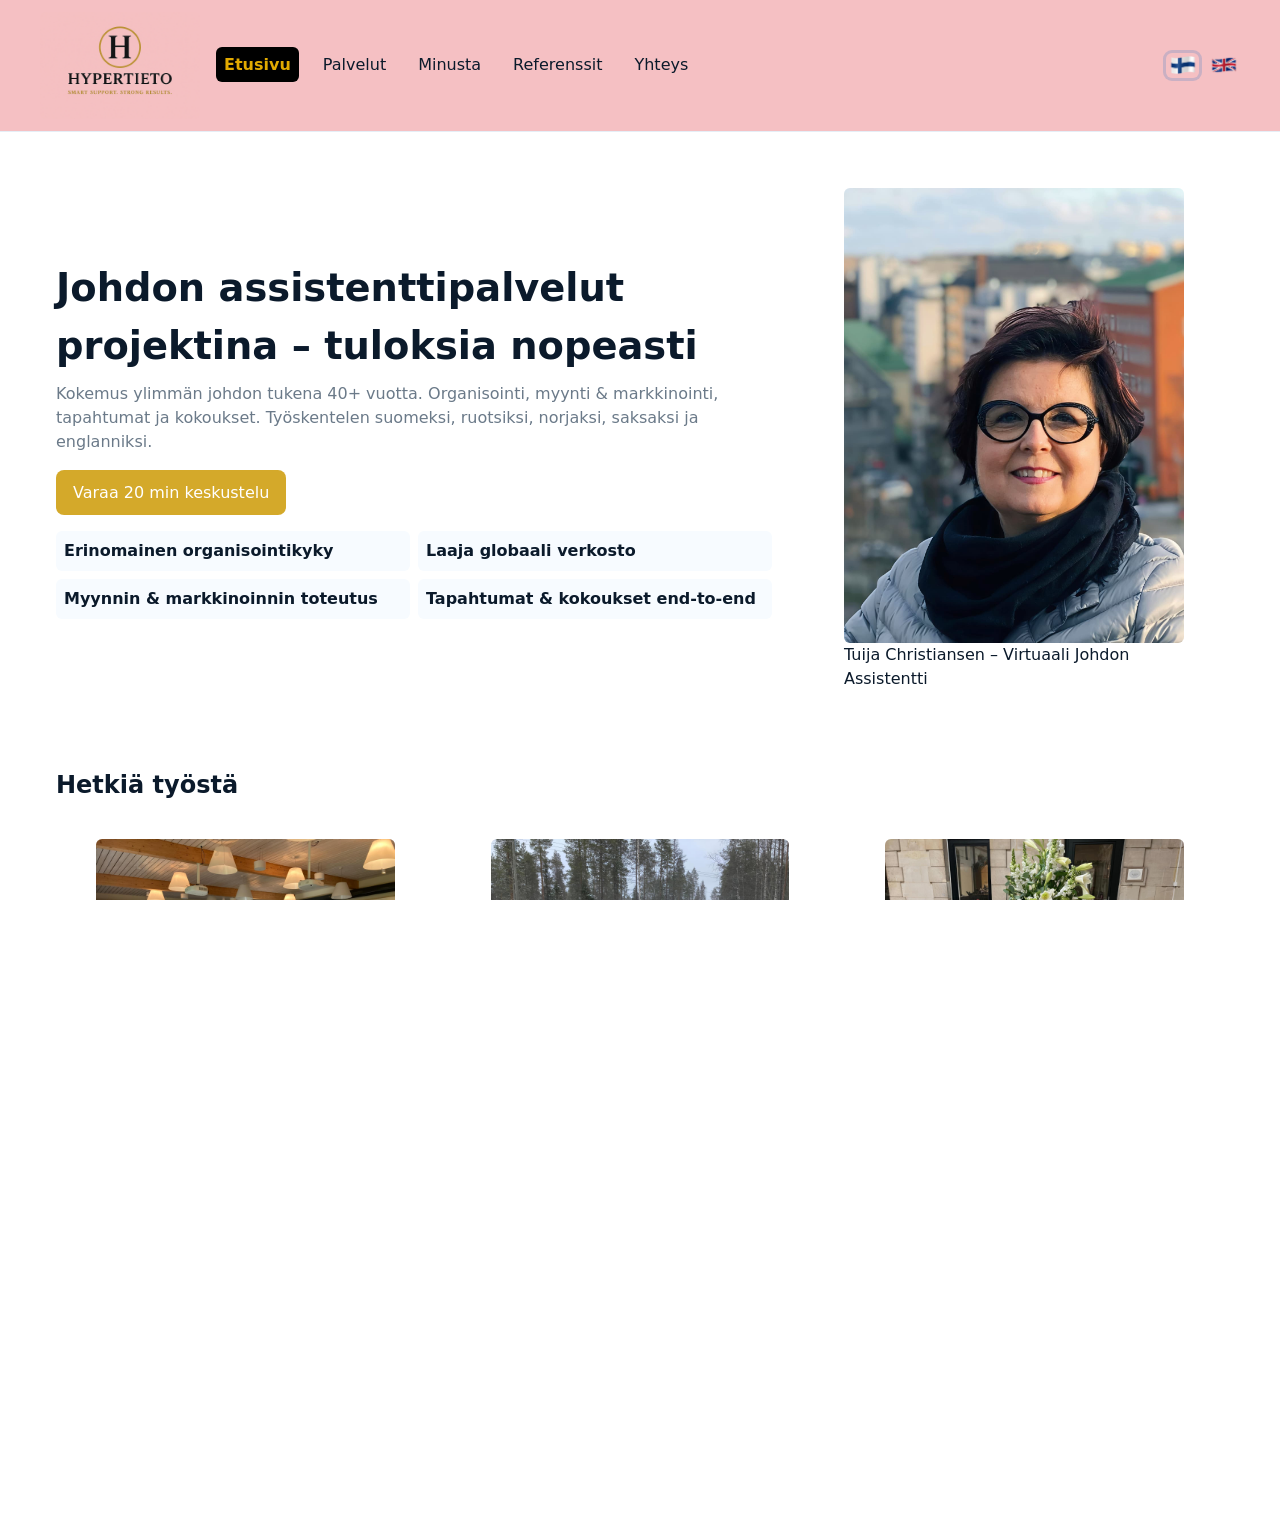
==== index.html @ b752eaf2 "Fix file paths for favicon and stylesheets in index.html" ====
<!doctype html>
<!--===========================================================================================

    Hypertieto - suomenkielinen landing page
    Rakenne: header, main, footer
    Muokkaa pääsisältöä kohdasta: PÄÄSISÄLTÖ
    
============================================================================================-->

<html lang="fi">
<head>
    <meta charset="UTF-8">
    <meta name="viewport" content="width=device-width, initial-scale=1.0">
    <meta name="description" content="Hypertieto – Virtuaaliset Johdon Assistenttipalvelut.">
    <link rel="icon" href="img/favicon.ico">
    <title>Hypertieto – Virtuaaliset Johdon Assistenttipalvelut</title>

    <!-- Päätyylit -->
    <link rel="stylesheet" href="css/styles.css">
    
    <!-- Kieliversiot / SEO -->
    <link rel="alternate" href="../index.html" hreflang="fi">
    <link rel="canonical" href="https://hypertieto.fi/">
</head>

<body>
    <!-- ==============================================================
        HEADER: logo, päävalikko, kielivalinta ja mobiilivalikko
    =============================================================== -->
    <header class="site-header">
        <div class="container header-inner">
            <!-- Logo: toimii etusivulinkkinä -->
            <a href="/index.html" class="logo" aria-label="Hypertieto">
                <img src="/img/logo.png" alt="Hypertieto logo" width="160" height="40">
            </a>

            <!-- Päävalikko (näkymissä > mobiili) -->
            <nav class="main-nav" aria-label="Päävalikko">
                <ul>
                    <li><a href="/index.html">Etusivu</a></li>
                    <li><a href="/fi/palvelut.html">Palvelut</a></li>
                    <li><a href="/fi/minusta.html">Minusta</a></li>
                    <li><a href="/fi/referenssit.html">Referenssit</a></li>
                    <li><a href="/fi/yhteys.html">Yhteys</a></li>
                </ul>
            </nav>

            <!-- Oikean reunan kielivalinnat ja mobiilivalikko -->
            <div class="header-right">
                <!-- Kielivalinnat -->
                <div class="lang-switch">
                    <button class="lang-btn" id="lang-fi" aria-label="Suomi" title="Suomi">
                        <img src="/img/flag-fi.png" alt="Suomen lippu" width="28" height="20">
                    </button>
                    <button class="lang-btn" id="lang-en" aria-label="English" title="English">
                        <img src="/img/flag-en.png" alt="UK/US flag" width="28" height="20">
                    </button>
                </div>

                <!-- Hampurilaispainike mobiilinavigaatiolle -->
                <button id="menu-toggle" class="menu-toggle" aria-expanded="false" aria-controls="mobile-menu"
                    aria-label="Avaa valikko">
                    <span class="hamburger" aria-hidden="true"></span>
                </button>
            </div>
        </div>

        <!-- Mobiilivalikko (näkyy vain pienillä näytöillä) -->
        <div id="mobile-menu" class="mobile-menu" hidden>
            <nav aria-label="Päävalikko mobiili">
                <ul>
                    <li><a href="/index.html">Etusivu</a></li>
                    <li><a href="/fi/palvelut.html">Palvelut</a></li>
                    <li><a href="/fi/minusta.html">Minusta</a></li>
                    <li><a href="/fi/referenssit.html">Referenssit</a></li>
                    <li><a href="/fi/yhteys.html">Yhteys</a></li>
                </ul>
            </nav>
        </div>
    </header>

    <!-- =================================================================
        PÄÄSISÄLTÖ
        Käyttäjälle ohjeet: Täällä saa tehdä muutoksia etusivun sisältöön!
    ================================================================== -->
    <main id="main" class="site-main">
        <!-- HERO-OSIO -->
        <section class="hero">
            <div class="container hero-grid">
                <!-- Tekstisisältö -->
                <div class="hero-content">
                    <h1>Johdon assistenttipalvelut projektina – tuloksia nopeasti</h1>
                    <p class="lead">
                        Kokemus ylimmän johdon tukena 40+ vuotta. Organisointi, myynti & markkinointi,
                        tapahtumat ja kokoukset. Työskentelen suomeksi, ruotsiksi, norjaksi, saksaksi ja englanniksi.
                    </p>

                    <!-- CTA-painike -->
                    <div class="hero-ctas">
                        <a class="btn btn-primary" href="fi/yhteys.html#book">Varaa 20 min keskustelu</a>
                    </div>

                    <!-- Vahvuuslista -->
                    <ul class="highlights">
                        <li><strong>Erinomainen organisointikyky</strong></li>
                        <li><strong>Laaja globaali verkosto</strong></li>
                        <li><strong>Myynnin & markkinoinnin toteutus</strong></li>
                        <li><strong>Tapahtumat & kokoukset end-to-end</strong></li>
                    </ul>
                </div>

                <!-- Profiilikuva -->
                <figure class="hero-figure">
                    <img src="img/tuija_2.jpg" alt="Tuija Christiansen profiilikuva" width="420" height="560">
                    <figcaption>Tuija Christiansen – Virtuaali Johdon Assistentti</figcaption>
                </figure>
            </div>
        </section>

        <!-- GALLERIA -->
        <section class="gallery-teaser">
            <div class="container">
                <h2>Hetkiä työstä</h2>

                <div class="gallery-grid">
                    <figure>
                        <img src="img/meeting_germany.jpg" alt="Kokoustila Saksassa" width="360" height="240"
                            loading="lazy">
                        <figcaption>Kokoustila Saksassa</figcaption>
                    </figure>
                    <figure>
                        <img src="img/finland.jpg" alt="Tiimipäivä Suomessa" width="360" height="240" loading="lazy">
                        <figcaption>Tiimipäivä Suomessa</figcaption>
                    </figure>
                    <figure>
                        <img src="img/food.jpg" alt="Tapahtumatarjoilu" width="360" height="240" loading="lazy">
                        <figcaption>Tapahtumatarjoilu</figcaption>
                    </figure>
                </div>

                <p><a class="btn" href="fi/referenssit.html">Katso referenssit ja keissit</a></p>
            </div>
        </section>
    </main>

    <!-- ==============================================================
        ALATUNNISTE / FOOTER
    =============================================================== -->
    <footer class="site-footer">
        <div class="container footer-grid">

            <!-- Yhteystiedot -->
            <div>
                <h3>Hypertieto</h3>
                <p>Tuija Christiansen · Virtuaali Johdon Assistentti</p>

                <!-- Sähköposti ja puhelin -->
                <div class="footer-contact">
                    <a href="mailto:tuija.christiansen@hypertieto.fi" class="contact-link">
                        <svg class="contact-icon" xmlns="http://www.w3.org/2000/svg" viewBox="0 0 512 512"
                            aria-hidden="true">
                            <path fill="currentColor"
                                d="M502.3 190.8 327.4 338.2c-22.2 18.9-54.6 18.9-76.8 0L9.7 190.8C3.9 186.1 0 178.7 0 170.7V96c0-26.5 21.5-48 48-48h416c26.5 0 48 21.5 48 48v74.7c0 8-3.9 15.4-9.7 20.1zM0 224v192c0 26.5 21.5 48 48 48h416c26.5 0 48-21.5 48-48V224L327.4 371.4c-22.2 18.9-54.6 18.9-76.8 0L0 224z" />
                        </svg>
                        <span>tuija.christiansen@hypertieto.fi</span>
                    </a>

                    <a href="tel:+358505681187" class="contact-link">
                        <svg class="contact-icon" xmlns="http://www.w3.org/2000/svg" viewBox="0 0 512 512"
                            aria-hidden="true">
                            <path fill="currentColor"
                                d="M511.7 387.3c-2.2 49.6-42.2 89.6-91.8 91.8-52.8 2.4-105.6-14.2-152.8-47.2-47.2-33-85.6-77.6-114.4-129.6-28.8-52-44.8-108.8-47.2-161.6-2.2-49.6 39.2-91.6 88.8-93.8 23.2-1 46.4 6.4 64.8 21.6l46.4 37.6c18.4 15.2 24.8 40.8 16.8 63.2l-20.8 57.6c-4.8 13.6-16.8 23.2-31.2 25.6l-52.8 8.8c14.4 28.8 34.4 55.2 58.4 77.6 24 22.4 51.2 40.8 80 54.4l8.8-52.8c2.4-14.4 12-26.4 25.6-31.2l57.6-20.8c22.4-8 48-1.6 63.2 16.8l37.6 46.4c15.2 18.4 22.6 41.6 21.6 64.8z" />
                        </svg>
                        <span>+358 50 5681187</span>
                    </a>
                </div>

                <!-- LinkedIn -->
                <div class="footer-social">
                    <a href="https://www.linkedin.com/in/tuija-christiansen-08aa6456/" class="linkedin-btn"
                        target="_blank" rel="noopener">
                        <svg xmlns="http://www.w3.org/2000/svg" viewBox="0 0 448 512" class="linkedin-icon"
                            aria-hidden="true">
                            <path fill="currentColor"
                                d="M100.28 448H7.4V148.9h92.88zm-46.44-341C24.3 107 0 82.7 0 53.5A53.5 53.5 0 0 1 53.5 0C82.7 0 107 24.3 107 53.5c0 29.2-24.3 53.5-53.5 53.5zM447.9 448h-92.4V304.1c0-34.3-12.3-57.7-43.1-57.7-23.5 0-37.6 15.8-43.8 31.1-2.2 5.3-2.8 12.7-2.8 20.1V448h-92.4s1.2-270.7 0-299.1h92.4v42.4c12.3-19 34.3-46 83.5-46 61 0 107 39.8 107 125.4V448z" />
                        </svg>
                        <span>Let's connect!</span>
                    </a>
                </div>
            </div>

            <!-- Päivitysaikaleima -->
            <div class="footer-meta">
                <p>Viimeksi päivitetty: <time datetime="2025-12-06">6.12.2025</time></p>
            </div>
        </div>
    </footer>

    <!-- Pää-JavaScript (käsittelee mobiilivalikon, kielivalinnan ja aktiivisen linkin korostuksen) -->
    <script src="js/main.js" defer></script>
</body>

</html>
---- css/styles.css ----
/*  ====================================================================================================
    HUOM! Tässä tiedostossa muutetaan sivun visuaallista ilmettä. Jonas muokkaa tätä tarvittaessa.
    Jos et tiedä mitä teet, älä muokkaa tätä tiedostoa vahingossa.
    ====================================================================================================*/

/* =========================
   Perusasetukset ja muuttujat
   ========================= */
:root{
  --bg: #ffffff;
  --text: #0b1a2b;
  --muted: #6b7a89;
  --accent: #cd9b05;            /* pääaccent-väri (kulta) */
  --accent-alpha: rgba(205,155,5,0.85);
  --accent-2: #0b8f6b;
  --header-pink: #F5C0C3;       /* headerin / mobiilin korostusväri (vaaleanpunainen) */
  --max-width: 1200px;
  --container-padding: 1rem;
  --radius: 8px;
  --focus: 3px solid rgba(10,102,194,0.18);
  font-family: "Inter", system-ui, -apple-system, "Segoe UI", Roboto, "Helvetica Neue", Arial;
  color-scheme: light;
}

/* Perusasetukset */
* { box-sizing: border-box; }
html, body { height: 100%; }
body{
  margin: 0;
  background: var(--bg);
  color: var(--text);
  line-height: 1.5;
  -webkit-font-smoothing: antialiased;
  font-size: 16px;
}

/* =========================
   Container
   ========================= */
.container{
  max-width: var(--max-width);
  margin: 0 auto;
  padding: 0 var(--container-padding);
}

/* =========================
   Header ja navigaatio
   ========================= */
.site-header{
  background: var(--header-pink);
  border-bottom: 1px solid #e6eef6;
  position: sticky;
  top: 0;
  z-index: 50;
}

.header-inner{
  display: flex;
  align-items: center;
  justify-content: space-between;
  gap: 1rem;
  padding: 0.75rem 0;
  width: 100%;
}

.header-right{
  margin-left: auto;
  display: flex;
  align-items: center;
  gap: 0.5rem;
}

/* Liput kielivaihtoehdoille */
.lang-switch{
  display: flex;
  gap: 0.5rem;
  align-items: center;
}
.lang-btn{
  background: transparent;
  border: 0;
  padding: 0.15rem;
  border-radius: 6px;
  cursor: pointer;
}
.lang-btn img{
  width: 28px;
  height: 20px;
  display: block;
  border-radius: 3px;
}
.lang-btn:focus{
  outline: none;
  box-shadow: 0 0 0 3px rgba(10,102,194,0.18);
}
.lang-btn.active-lang{
  box-shadow: 0 0 0 3px rgba(10,102,194,0.18);
}

/* Päävalikko (desktop) */
.main-nav ul{
  list-style: none;
  margin: 0;
  padding: 0;
  display: flex;
  gap: 1rem;
}
.main-nav a{
  color: var(--text);
  text-decoration: none;
  padding: 0.5rem;
  border-radius: 6px;
  transition: background .18s ease, color .18s ease;
}
.main-nav a:hover,
.main-nav a:focus{
  background: #000;
  color: #e2aa00;
}
.main-nav a[data-current="true"]{
  background: #000;
  color: #e2aa00;
  font-weight: 600;
}

/* Hampurilaispainike */
.menu-toggle{
  width: 44px;
  height: 36px;
  border-radius: 8px;
  border: 0;
  background: transparent;
  cursor: pointer;
  display: inline-flex;
  align-items: center;
  justify-content: center;
  padding: 6px;
}
.menu-toggle:focus{
  outline: none;
  box-shadow: 0 0 0 3px rgba(10,102,194,0.18);
}

/* Hampurilaisvalikon sivut */
.hamburger,
.hamburger::before,
.hamburger::after{
  display: block;
  width: 22px;
  height: 2px;
  background: var(--text);
  border-radius: 2px;
  transition: transform .25s ease, opacity .25s ease;
  position: relative;
}
.hamburger::before,
.hamburger::after{
  content: "";
  position: absolute;
  left: 0;
}
.hamburger::before{ top: -7px; }
.hamburger::after{ top: 7px; }
.menu-toggle[aria-expanded="true"] .hamburger{ background: transparent; }
.menu-toggle[aria-expanded="true"] .hamburger::before{
  transform: translateY(7px) rotate(45deg);
}
.menu-toggle[aria-expanded="true"] .hamburger::after{
  transform: translateY(-7px) rotate(-45deg);
}

/* =========================
   Mobiilivalikko
   ========================= */
.mobile-menu{
  position: fixed;
  inset: 0;
  display: grid;
  place-items: center;
  background: rgba(6,18,30,0.75);
  z-index: 120;
  padding: 2.5rem 1rem;
  transition: opacity .25s ease, transform .25s ease;
  opacity: 0;
  transform: scale(.98);
}
.mobile-menu[hidden]{ display: none; }
.mobile-menu[aria-hidden="false"]{ opacity: 1; transform: scale(1); }

.mobile-menu nav{ width: 100%; max-width: 420px; }
.mobile-menu nav ul{
  list-style: none;
  margin: 0;
  padding: 0;
  display: flex;
  flex-direction: column;
  gap: 1rem;
  align-items: flex-end;
}
.mobile-menu nav a{
  color: #fff;
  text-decoration: none;
  font-size: 1.15rem;
  padding: 0.5rem 0.75rem;
  border-radius: 8px;
  background: transparent;
  width: 100%;
  text-align: right;
  box-sizing: border-box;
}
.mobile-menu nav a:hover,
.mobile-menu nav a:focus{
  background: #000;
  color: #fff;
}

/* Mobiilin aktiivinen linkki käyttää headerin vaaleanpunaista väriä */
.mobile-menu nav a[data-current="true"] {
  background: #000;
  color: var(--header-pink);
  font-weight: 600;
}

@media (max-width: 420px){
  .mobile-menu nav ul{ align-items: center; }
  .mobile-menu nav a{ text-align: center; max-width: 100%; }
}

/* =========================
   Hero-osio
   ========================= */
.hero{ padding: 2.5rem 0; }
.hero-grid{
  display: grid;
  grid-template-columns: 1fr 420px;
  gap: 2rem;
  align-items: center;
}
.hero h1{
  font-size: clamp(1.6rem, 3.2vw, 2.4rem);
  margin: 0 0 0.5rem 0;
}
.lead{ color: var(--muted); margin: 0 0 1rem 0; }
.hero-ctas{ display: flex; gap: 0.75rem; margin: 1rem 0; }

/* =========================
   Painikkeet
   ========================= */
.btn{
  display: inline-block;
  padding: 0.6rem 1rem;
  border-radius: 8px;
  text-decoration: none;
  color: var(--text);
  border: 1px solid transparent;
  transition: background .18s ease, color .18s ease, transform .18s ease, box-shadow .18s ease;
  cursor: pointer;
  font-weight: 500;
}
.btn-primary{ background: var(--accent-alpha); color: #fff; }
.btn-outline{ background: transparent; border: 1px solid #cfe3fb; }
.btn:hover,
.btn:focus,
.btn-primary:hover,
.btn-primary:focus,
.btn-outline:hover,
.btn-outline:focus{
  background: #000;
  color: #fff;
  border-color: transparent;
  transform: translateY(-2px);
  box-shadow: 0 4px 12px rgba(10,102,194,0.2);
}

/* =========================
   Korostukset ja listat
   ========================= */
.highlights{
  list-style: none;
  padding: 0;
  margin: 1rem 0 0 0;
  display: grid;
  grid-template-columns: repeat(2, minmax(0,1fr));
  gap: 0.5rem;
}
.highlights li{
  background: #f7fbff;
  padding: 0.5rem;
  border-radius: 6px;
}

/* =========================
   Palveluiden kortit
   ========================= */
.service-grid{
  display: grid;
  grid-template-columns: repeat(3, 1fr);
  gap: 1rem;
  margin: 1.5rem 0;
}
.service-card{
  background: #fff;
  border: 1px solid #eef6fb;
  padding: 1rem;
  border-radius: 8px;
}
.service-card-media{
  position: relative;
  padding-top: 56.25%;
}
.service-card-media img{
  position: absolute;
  top: 0; left: 0;
  width: 100%;
  height: 100%;
}

.service-card:hover {
  border-color: #c9d3e7;
  background-color: #fafbff;
  box-shadow: 0 8px 24px rgba(11, 87, 208, 0.15);
  transform: translateY(-2px);
}

.service-card:focus {
  outline: none;
  border-color: #0b57d0;
  box-shadow:
    0 0 0 3px rgba(11, 87, 208, 0.25),
    0 8px 24px rgba(11, 87, 208, 0.15);
  background-color: #fafbff;
  transform: translateY(-2px);
}

/* =========================
   Referenssit ja lainaukset
   ========================= */
.cases .case{ margin-bottom: 1.25rem; }
.cases dl{
  display: grid;
  grid-template-columns: 120px 1fr;
  gap: 0.25rem 1rem;
}
.testimonials blockquote{
  background: #f3f7fb;
  padding: 1rem;
  border-left: 4px solid var(--accent);
  margin: 0.5rem 0;
  border-radius: 6px;
}

/* =========================
   Footer ja yhteystiedot
   ========================= */
.footer-contact{
  display: flex;
  flex-direction: column;
  gap: 0.75rem;
  margin: 1rem 0;
}
.contact-link{
  display: inline-flex;
  align-items: center;
  gap: 0.5rem;
  color: var(--text);
  text-decoration: none;
  font-weight: 500;
}
.contact-link:hover,
.contact-link:focus{
  color: var(--accent);
}
.contact-icon{
  width: 18px;
  height: 18px;
  flex-shrink: 0;
  fill: currentColor;
}

.site-footer{
  border-top: 1px solid #e6eef6;
  padding: 1.25rem 0;
  margin-top: 2rem;
  background: url("/img/background.jpeg") no-repeat center center;
  background-size: cover;
  color: #fff;
  position: relative;
}
.site-footer::before{
  content:"";
  position:absolute;
  inset:0;
  background: rgba(0,0,0,0.4);
  z-index:0;
}
.site-footer .container,
.site-footer .footer-grid,
.site-footer .footer-social,
.site-footer .footer-contact{
  position:relative;
  z-index:1;
}
.site-footer .contact-link{
  color:#fff;
}
.site-footer .contact-link:hover,
.site-footer .contact-link:focus{
  color:#cfe3fb;
}

/* LinkedIn painike footerissa */
.footer-social{ margin-top: 1rem; }
.linkedin-btn{
  display: inline-flex;
  align-items: center;
  gap: 0.5rem;
  background: #0a66c2;
  color: #fff;
  padding: 0.5rem 1rem;
  border-radius: 6px;
  text-decoration: none;
  font-weight: 600;
  transition: background .2s ease, color .2s ease;
}
.linkedin-btn:hover,
.linkedin-btn:focus{
  background: #000;
  color: #fff;
}
.linkedin-icon{
  width: 20px;
  height: 20px;
  flex-shrink: 0;
  fill: currentColor;
}

/* =========================
   Esteettömyys: fokus
   ========================= */
/* Näppäimistöfokus näkyviin, hiiriklikkauksissa ei näytetä oletuskehystä */
:focus:not(:focus-visible) { outline: none; }
:focus-visible { outline: var(--focus); outline-offset: 2px; }

/* =========================
   Responsiiviset katkaisupisteet
   ========================= */
@media (min-width: 701px){
  .main-nav{ display:flex; }
  .menu-toggle{ display:none; }
  .mobile-menu{ display:none; }
}

/* Tablet ja pienemmät näytöt */
@media (max-width: 1000px){
  .hero-grid{ grid-template-columns: 1fr 320px; }
  .service-grid{ grid-template-columns: repeat(2, 1fr); }
}

/* Mobiili */
@media (max-width: 700px){
  .header-inner{position: relative; justify-content: space-between;}
  .main-nav{display: none;}
  .menu-toggle{position: static; transform: none; margin: 0; z-index: 60;}
  .mobile-menu nav ul {align-items: center; text-align: center;}
  .mobile-menu nav a {text-align: center; max-width: 100%;  width: 100%;}
  .header-right {margin-left: auto;display: flex; align-items: center; gap: 0.5rem;}
  .hero-grid{grid-template-columns: 1fr;}
  .service-grid{grid-template-columns: 1fr;}
  .hero-figure{order: -1;} /* kuva näkyy ensin mobiilissa, teksti jälkeen */
  .lang-btn img{width: 24px; height: 18px;}
}

/* =========================
   Apuluokat
   ========================= */
.text-muted{ color: var(--muted); }
.center{ text-align: center; }

/* =========================
   Kuvien asetukset ja galleriat
   ========================= */
img{ max-width: 100%; height: auto; display: block; border-radius: 6px; }
.gallery-grid{
  display: grid;
  grid-template-columns: repeat(3, 1fr);
  gap: 1rem;
  margin-top: 1rem;
}
@media (max-width: 900px){ .gallery-grid{ grid-template-columns: repeat(2, 1fr); } }
@media (max-width: 600px){ .gallery-grid{ grid-template-columns: 1fr; } }

.about-grid{
  display: grid;
  grid-template-columns: 360px 1fr;
  gap: 1rem;
  align-items: start;
}
@media (max-width: 800px){ .about-grid{ grid-template-columns: 1fr; } }

.additional-photos{
  display: grid;
  grid-template-columns: repeat(2, 1fr);
  gap: 1rem;
  margin-top: 1rem;
}
@media (max-width: 700px){ .additional-photos{ grid-template-columns: 1fr; } }

/* =========================
   Lomakkeet ja validointi
   ========================= */
.mobile-menu nav a{ line-height: 1.4; }
.contact-form form{
  display: grid;
  gap: 0.75rem;
  max-width: 720px;
}
.contact-form label{ font-weight: 600; }
.contact-form input[type="text"],
.contact-form input[type="email"],
.contact-form input[type="tel"],
.contact-form input[type="number"],
.contact-form input[type="date"],
.contact-form select,
.contact-form textarea{
  padding: 0.6rem;
  border: 1px solid #dfeaf6;
  border-radius: 6px;
  font: inherit;
}
.contact-form input:focus,
.contact-form select:focus,
.contact-form textarea:focus{
  outline: none;
  box-shadow: var(--focus);
}
.contact-form input:invalid:not(:placeholder-shown),
.contact-form select:invalid:not(:placeholder-shown),
.contact-form textarea:invalid:not(:placeholder-shown){
  border-color: #e74c3c;
  box-shadow: 0 0 0 3px rgba(231,76,60,0.1);
}
.contact-form input:valid:not(:placeholder-shown),
.contact-form select:valid:not(:placeholder-shown),
.contact-form textarea:valid:not(:placeholder-shown){
  border-color: #27ae60;
}
.error-message{
  display: none;
  color: #e74c3c;
  font-size: 0.85rem;
  margin-top: 0.25rem;
}
.error-message.show{
  display: block;
}

/* =========================
   Pieniä korjauksia ja hienosäätöä
   ========================= */
html, body { overflow-x: hidden; }
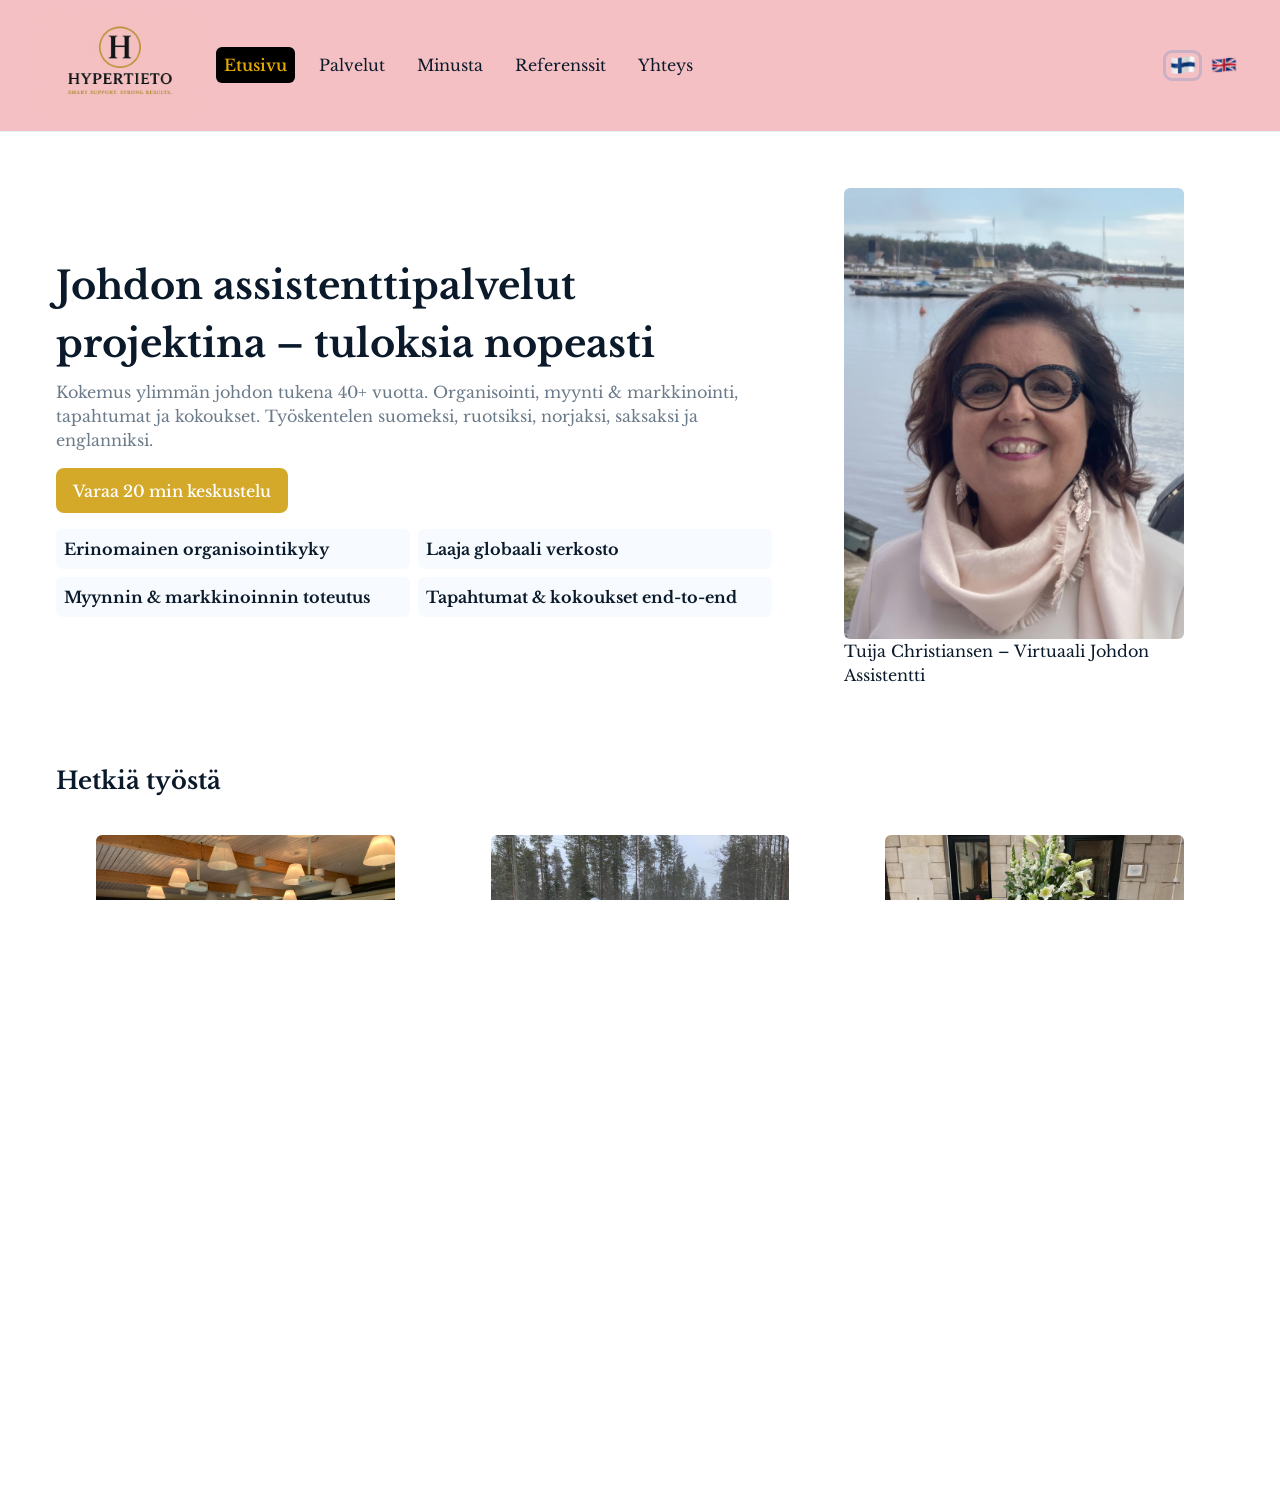
==== commit 8b38016d: "Update font family to Libre Baskerville and add Google Fonts preconnect links" ====
--- a/index.html
+++ b/index.html
@@ -15,6 +15,11 @@
     <link rel="icon" href="img/favicon.ico">
     <title>Hypertieto – Virtuaaliset Johdon Assistenttipalvelut</title>
 
+    <link rel="preconnect" href="https://fonts.googleapis.com">
+    <link rel="preconnect" href="https://fonts.gstatic.com" crossorigin>
+    <link href="https://fonts.googleapis.com/css2?family=Libre+Baskerville:ital,wght@0,400..700;1,400..700&display=swap"
+        rel="stylesheet">
+        
     <!-- Päätyylit -->
     <link rel="stylesheet" href="css/styles.css">
     
--- a/css/styles.css
+++ b/css/styles.css
@@ -18,9 +18,13 @@
   --container-padding: 1rem;
   --radius: 8px;
   --focus: 3px solid rgba(10,102,194,0.18);
-  font-family: "Inter", system-ui, -apple-system, "Segoe UI", Roboto, "Helvetica Neue", Arial;
+  font-family: "Libre Baskerville", serif;
   color-scheme: light;
 }
+
+/* =========================
+     Libre Baskerville - KAIKKI TEKSTIT
+   ========================= */
 
 /* Perusasetukset */
 * { box-sizing: border-box; }
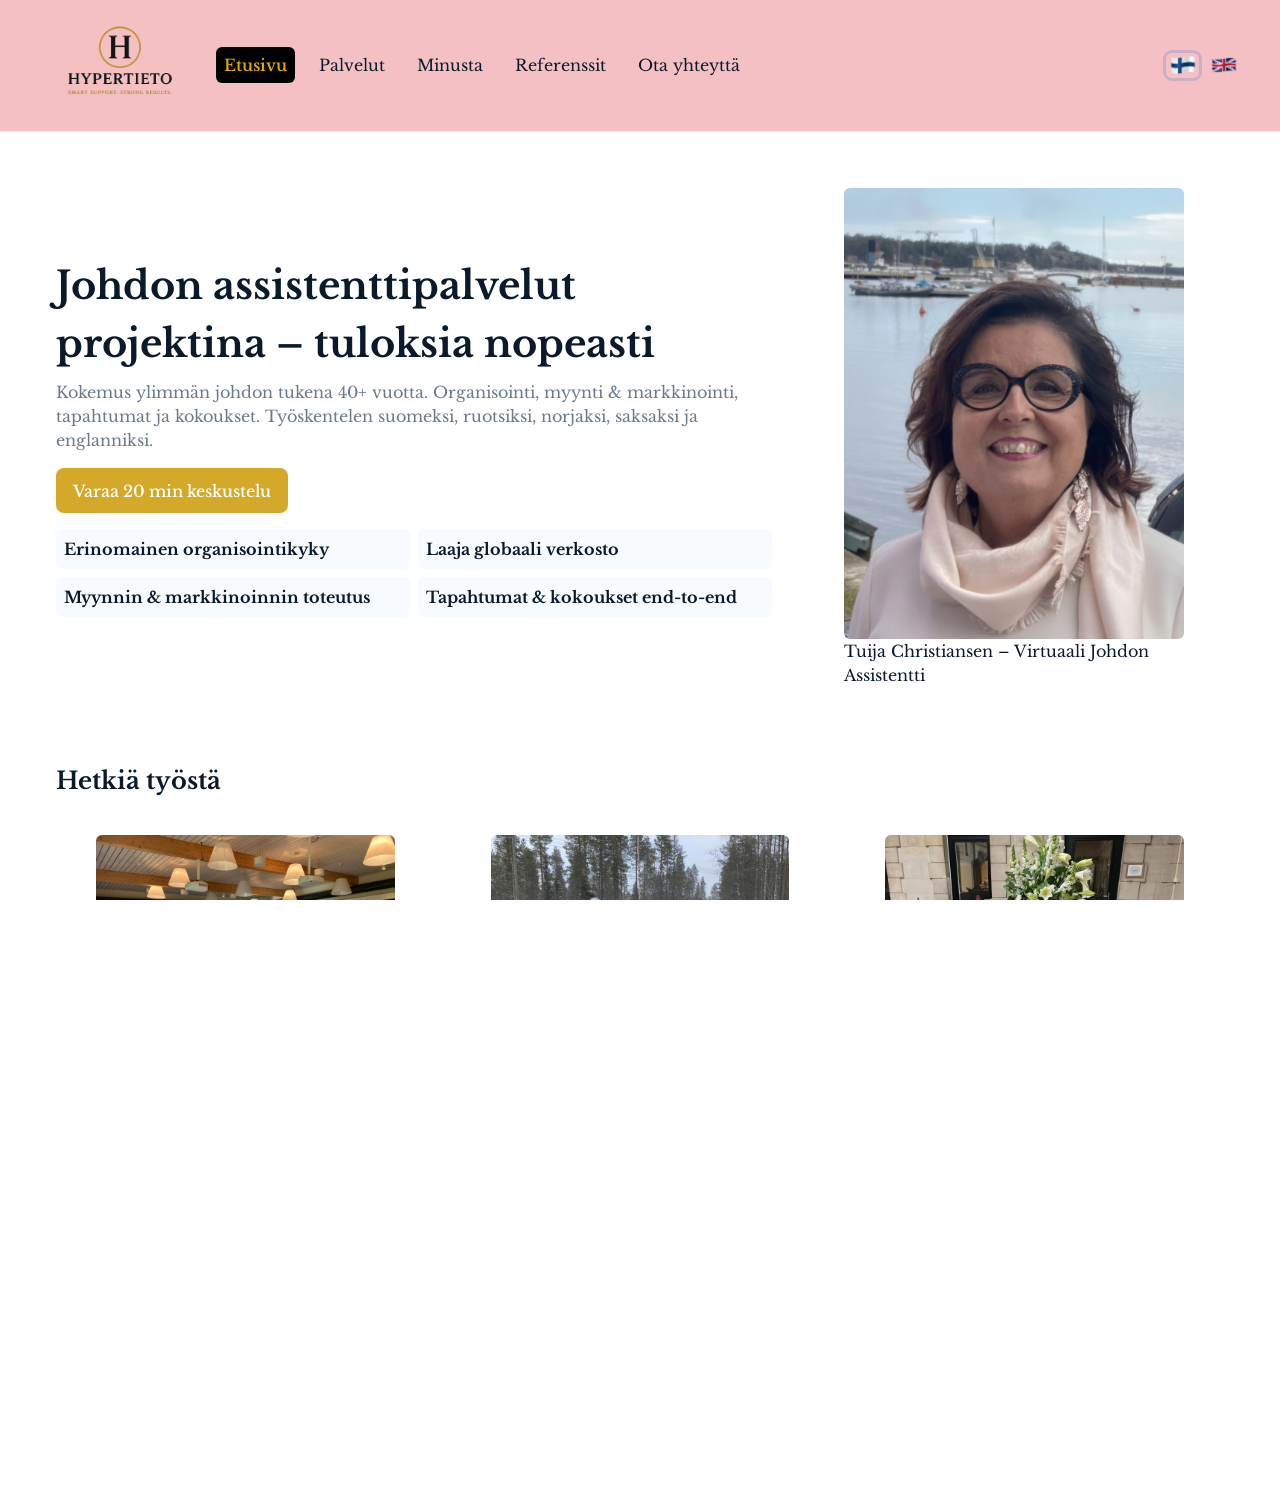
==== commit e5bc43f1: "Update "Yhteys" link text to "Ota yhteyttä" across multiple HTML files and add last modified date to" ====
--- a/index.html
+++ b/index.html
@@ -46,7 +46,7 @@
                     <li><a href="/fi/palvelut.html">Palvelut</a></li>
                     <li><a href="/fi/minusta.html">Minusta</a></li>
                     <li><a href="/fi/referenssit.html">Referenssit</a></li>
-                    <li><a href="/fi/yhteys.html">Yhteys</a></li>
+                    <li><a href="/fi/yhteys.html">Ota yhteyttä</a></li>
                 </ul>
             </nav>
 
@@ -162,7 +162,7 @@
                 <!-- Sähköposti ja puhelin -->
                 <div class="footer-contact">
                     <a href="mailto:tuija.christiansen@hypertieto.fi" class="contact-link">
-                        <svg class="contact-icon" xmlns="http://www.w3.org/2000/svg" viewBox="0 0 512 512"
+                        <svg class="contact-icon" xmlns="https://www.w3.org/2000/svg" viewBox="0 0 512 512"
                             aria-hidden="true">
                             <path fill="currentColor"
                                 d="M502.3 190.8 327.4 338.2c-22.2 18.9-54.6 18.9-76.8 0L9.7 190.8C3.9 186.1 0 178.7 0 170.7V96c0-26.5 21.5-48 48-48h416c26.5 0 48 21.5 48 48v74.7c0 8-3.9 15.4-9.7 20.1zM0 224v192c0 26.5 21.5 48 48 48h416c26.5 0 48-21.5 48-48V224L327.4 371.4c-22.2 18.9-54.6 18.9-76.8 0L0 224z" />
@@ -171,7 +171,7 @@
                     </a>
 
                     <a href="tel:+358505681187" class="contact-link">
-                        <svg class="contact-icon" xmlns="http://www.w3.org/2000/svg" viewBox="0 0 512 512"
+                        <svg class="contact-icon" xmlns="https://www.w3.org/2000/svg" viewBox="0 0 512 512"
                             aria-hidden="true">
                             <path fill="currentColor"
                                 d="M511.7 387.3c-2.2 49.6-42.2 89.6-91.8 91.8-52.8 2.4-105.6-14.2-152.8-47.2-47.2-33-85.6-77.6-114.4-129.6-28.8-52-44.8-108.8-47.2-161.6-2.2-49.6 39.2-91.6 88.8-93.8 23.2-1 46.4 6.4 64.8 21.6l46.4 37.6c18.4 15.2 24.8 40.8 16.8 63.2l-20.8 57.6c-4.8 13.6-16.8 23.2-31.2 25.6l-52.8 8.8c14.4 28.8 34.4 55.2 58.4 77.6 24 22.4 51.2 40.8 80 54.4l8.8-52.8c2.4-14.4 12-26.4 25.6-31.2l57.6-20.8c22.4-8 48-1.6 63.2 16.8l37.6 46.4c15.2 18.4 22.6 41.6 21.6 64.8z" />
@@ -184,7 +184,7 @@
                 <div class="footer-social">
                     <a href="https://www.linkedin.com/in/tuija-christiansen-08aa6456/" class="linkedin-btn"
                         target="_blank" rel="noopener">
-                        <svg xmlns="http://www.w3.org/2000/svg" viewBox="0 0 448 512" class="linkedin-icon"
+                        <svg xmlns="https://www.w3.org/2000/svg" viewBox="0 0 448 512" class="linkedin-icon"
                             aria-hidden="true">
                             <path fill="currentColor"
                                 d="M100.28 448H7.4V148.9h92.88zm-46.44-341C24.3 107 0 82.7 0 53.5A53.5 53.5 0 0 1 53.5 0C82.7 0 107 24.3 107 53.5c0 29.2-24.3 53.5-53.5 53.5zM447.9 448h-92.4V304.1c0-34.3-12.3-57.7-43.1-57.7-23.5 0-37.6 15.8-43.8 31.1-2.2 5.3-2.8 12.7-2.8 20.1V448h-92.4s1.2-270.7 0-299.1h92.4v42.4c12.3-19 34.3-46 83.5-46 61 0 107 39.8 107 125.4V448z" />
@@ -195,9 +195,7 @@
             </div>
 
             <!-- Päivitysaikaleima -->
-            <div class="footer-meta">
-                <p>Viimeksi päivitetty: <time datetime="2025-12-06">6.12.2025</time></p>
-            </div>
+            <p>Viimeksi päivitetty: <time id="paivitetty"></time></p>
         </div>
     </footer>
 
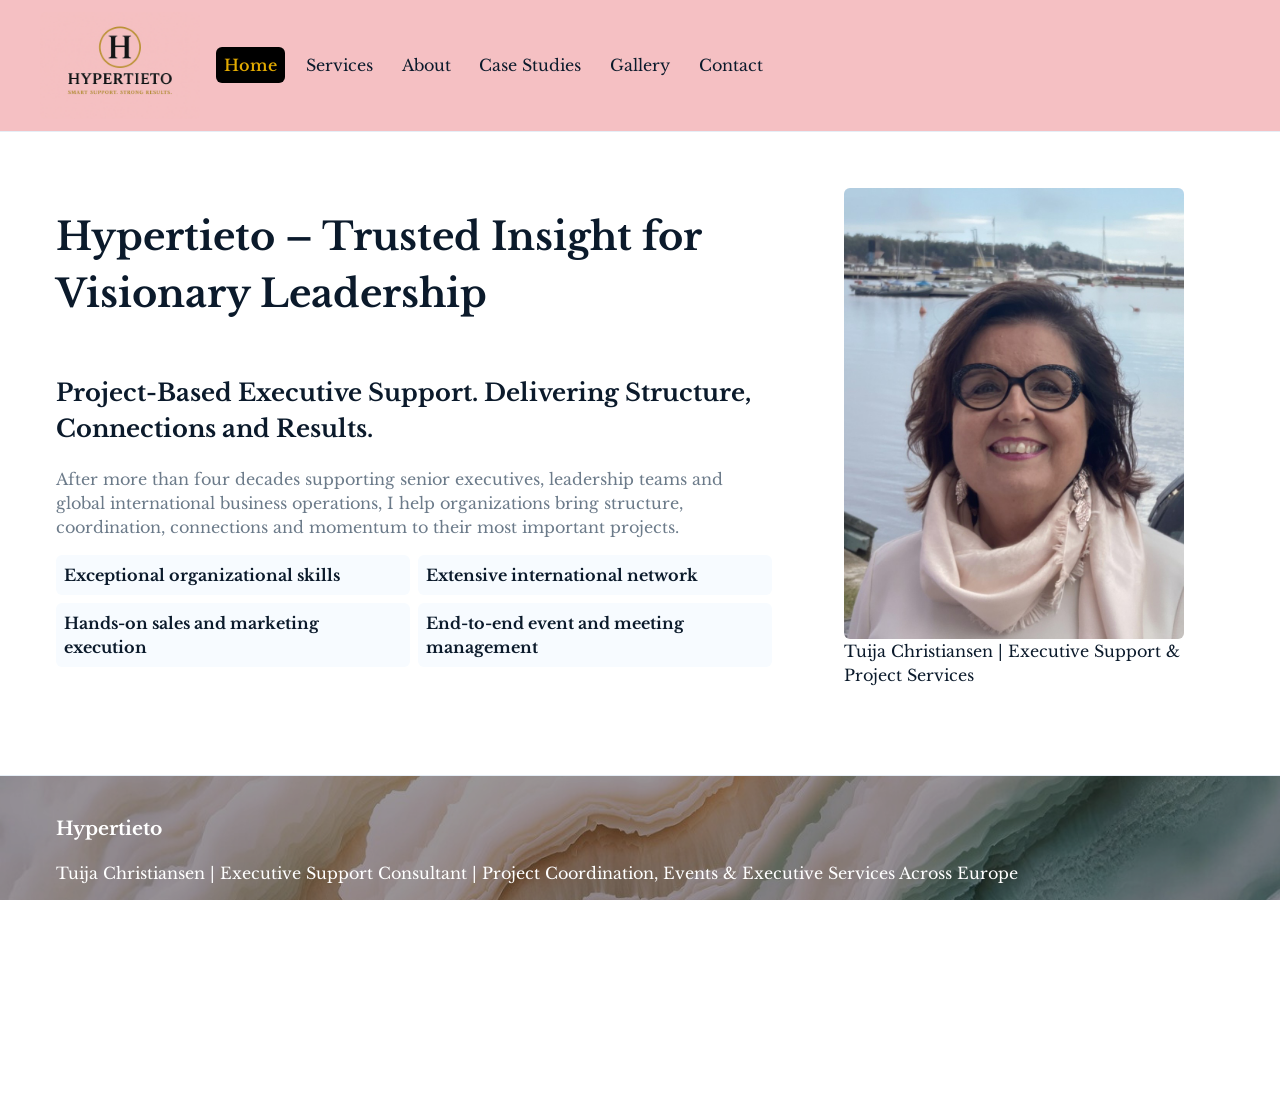
==== commit 1ccab8a7: "Refactor website structure and content updates - Removed Finnish language alternate links from Engli" ====
--- a/index.html
+++ b/index.html
@@ -9,6 +9,9 @@
 
 <html lang="fi">
 <head>
+    <meta http-equiv="refresh" content="0; url=/en/index.html">
+    <meta name="robots" content="noindex">
+    <script>window.location.replace('/en/index.html');</script>
     <meta charset="UTF-8">
     <meta name="viewport" content="width=device-width, initial-scale=1.0">
     <meta name="description" content="Hypertieto – Virtuaaliset Johdon Assistenttipalvelut.">
@@ -24,8 +27,7 @@
     <link rel="stylesheet" href="css/styles.css">
     
     <!-- Kieliversiot / SEO -->
-    <link rel="alternate" href="../index.html" hreflang="fi">
-    <link rel="canonical" href="https://hypertieto.fi/">
+    <link rel="canonical" href="https://hypertieto.fi/en/index.html">
 </head>
 
 <body>
@@ -78,7 +80,7 @@
                     <li><a href="/fi/palvelut.html">Palvelut</a></li>
                     <li><a href="/fi/minusta.html">Minusta</a></li>
                     <li><a href="/fi/referenssit.html">Referenssit</a></li>
-                    <li><a href="/fi/yhteys.html">Yhteys</a></li>
+                    <li><a href="/fi/yhteys.html">Ota yhteyttä</a></li>
                 </ul>
             </nav>
         </div>
@@ -195,7 +197,9 @@
             </div>
 
             <!-- Päivitysaikaleima -->
+            <div class="footer-meta">
             <p>Viimeksi päivitetty: <time id="paivitetty"></time></p>
+            </div>
         </div>
     </footer>
 
@@ -203,4 +207,4 @@
     <script src="js/main.js" defer></script>
 </body>
 
-</html>+</html>
--- a/css/styles.css
+++ b/css/styles.css
@@ -74,45 +74,19 @@
   gap: 0.5rem;
 }
 
-/* Liput kielivaihtoehdoille */
-.lang-switch{
-  display: flex;
-  gap: 0.5rem;
-  align-items: center;
-}
-.lang-btn{
-  background: transparent;
-  border: 0;
-  padding: 0.15rem;
-  border-radius: 6px;
-  cursor: pointer;
-}
-.lang-btn img{
-  width: 28px;
-  height: 20px;
-  display: block;
-  border-radius: 3px;
-}
-.lang-btn:focus{
-  outline: none;
-  box-shadow: 0 0 0 3px rgba(10,102,194,0.18);
-}
-.lang-btn.active-lang{
-  box-shadow: 0 0 0 3px rgba(10,102,194,0.18);
-}
-
 /* Päävalikko (desktop) */
 .main-nav ul{
   list-style: none;
   margin: 0;
   padding: 0;
   display: flex;
-  gap: 1rem;
+  gap: clamp(0.15rem, 1vw, 1rem);
 }
 .main-nav a{
   color: var(--text);
   text-decoration: none;
   padding: 0.5rem;
+  font-size: clamp(0.78rem, 1.6vw, 1rem);
   border-radius: 6px;
   transition: background .18s ease, color .18s ease;
 }
@@ -471,7 +445,6 @@
   .hero-grid{grid-template-columns: 1fr;}
   .service-grid{grid-template-columns: 1fr;}
   .hero-figure{order: -1;} /* kuva näkyy ensin mobiilissa, teksti jälkeen */
-  .lang-btn img{width: 24px; height: 18px;}
 }
 
 /* =========================
@@ -490,8 +463,122 @@
   gap: 1rem;
   margin-top: 1rem;
 }
+.gallery-grid figure{
+  margin: 0;
+  overflow: hidden;
+  border-radius: var(--radius);
+  background: #f7fbff;
+}
+.gallery-grid figcaption{
+  padding: 0.75rem;
+  color: var(--text);
+}
+.gallery-grid--full{
+  grid-template-columns: repeat(3, minmax(0, 1fr));
+  margin-bottom: 2rem;
+}
+.gallery-grid--full img{
+  width: 100%;
+  aspect-ratio: 4 / 3;
+  object-fit: cover;
+  border-radius: 0;
+}
+.gallery-item{
+  display: block;
+  width: 100%;
+  padding: 0;
+  border: 0;
+  background: transparent;
+  cursor: zoom-in;
+  overflow: hidden;
+}
+.gallery-item img{
+  transition: transform .2s ease;
+}
+.gallery-item:hover img,
+.gallery-item:focus-visible img{
+  transform: scale(1.04);
+}
+.lightbox{
+  position: fixed;
+  inset: 0;
+  z-index: 200;
+  display: grid;
+  grid-template-columns: auto minmax(0, 1fr) auto;
+  align-items: center;
+  gap: 1rem;
+  padding: 1.5rem 4.5rem;
+  background: rgba(6, 18, 30, .92);
+}
+.lightbox[hidden]{ display: none; }
+.lightbox__figure{
+  display: grid;
+  justify-items: center;
+  gap: .75rem;
+  margin: 0;
+  min-width: 0;
+}
+.lightbox__image{
+  width: auto;
+  max-width: 100%;
+  max-height: calc(100vh - 7rem);
+  object-fit: contain;
+  border-radius: var(--radius);
+}
+.lightbox__caption{
+  color: #fff;
+  text-align: center;
+}
+.lightbox__close,
+.lightbox__control{
+  display: grid;
+  place-items: center;
+  width: 44px;
+  height: 44px;
+  border: 1px solid rgba(255, 255, 255, .7);
+  border-radius: 50%;
+  background: rgba(0, 0, 0, .3);
+  color: #fff;
+  cursor: pointer;
+  font: inherit;
+  font-size: 1.5rem;
+}
+.lightbox__close{
+  position: absolute;
+  top: 1rem;
+  right: 1rem;
+}
+.lightbox__control:hover,
+.lightbox__control:focus-visible,
+.lightbox__close:hover,
+.lightbox__close:focus-visible{
+  background: #000;
+  color: #fff;
+}
+body.is-lightbox-open{ overflow: hidden; }
+.entrepreneurial-experience{ margin-top: 2rem; }
+.gallery-page{ padding-top: 2rem; }
+.page-intro{ max-width: 760px; margin-bottom: 1.5rem; }
 @media (max-width: 900px){ .gallery-grid{ grid-template-columns: repeat(2, 1fr); } }
-@media (max-width: 600px){ .gallery-grid{ grid-template-columns: 1fr; } }
+@media (max-width: 600px){
+  .gallery-grid{ grid-template-columns: 1fr; }
+  .gallery-page{ padding-top: 1.25rem; }
+  .lightbox{
+    grid-template-columns: 1fr;
+    grid-template-rows: minmax(0, 1fr) auto;
+    gap: .5rem;
+    padding: 4rem 1rem 1rem;
+  }
+  .lightbox__figure{ grid-row: 1; }
+  .lightbox__image{ max-height: calc(100vh - 10rem); }
+  .lightbox__control{
+    position: absolute;
+    top: 50%;
+    transform: translateY(-50%);
+  }
+  .lightbox__control--previous{ left: .5rem; }
+  .lightbox__control--next{ right: .5rem; }
+}
 
 .about-grid{
   display: grid;
@@ -561,4 +648,4 @@
 /* =========================
    Pieniä korjauksia ja hienosäätöä
    ========================= */
-html, body { overflow-x: hidden; }+html, body { overflow-x: hidden; }
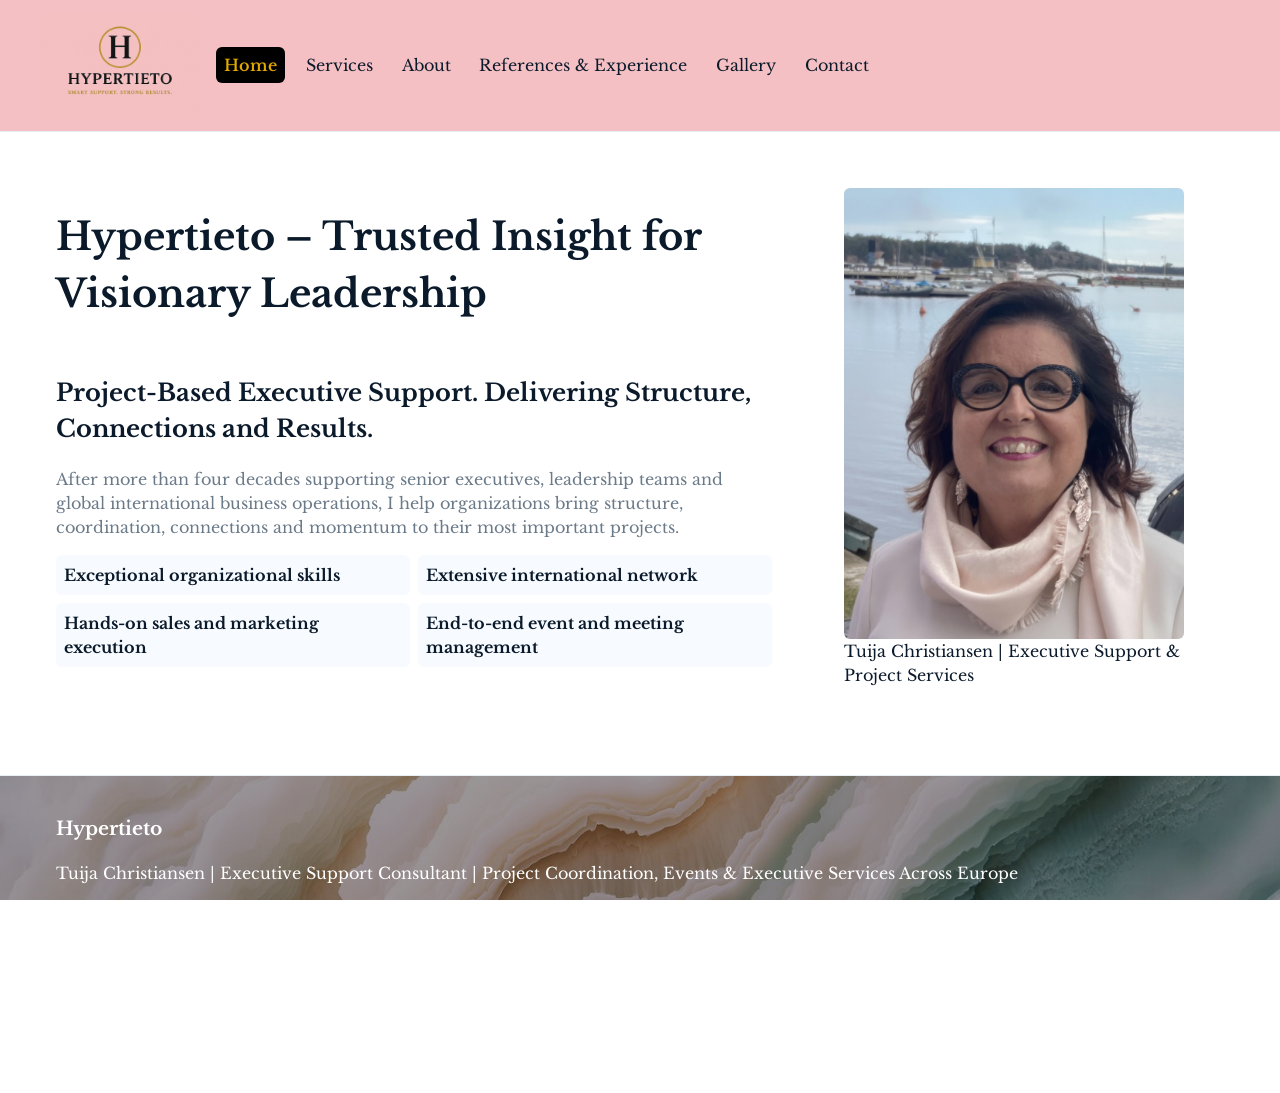
==== commit 04ff47ec: "Update meta descriptions and titles for multiple HTML files to enhance clarity and consistency" ====
--- a/index.html
+++ b/index.html
@@ -14,9 +14,9 @@
     <script>window.location.replace('/en/index.html');</script>
     <meta charset="UTF-8">
     <meta name="viewport" content="width=device-width, initial-scale=1.0">
-    <meta name="description" content="Hypertieto – Virtuaaliset Johdon Assistenttipalvelut.">
+    <meta name="description" content="Tuija Christiansen | Executive Support & Project Services. Project-based executive support, coordination and event management for international business operations.">
     <link rel="icon" href="img/favicon.ico">
-    <title>Hypertieto – Virtuaaliset Johdon Assistenttipalvelut</title>
+    <title>Tuija Christiansen | Executive Support &amp; Project Services</title>
 
     <link rel="preconnect" href="https://fonts.googleapis.com">
     <link rel="preconnect" href="https://fonts.gstatic.com" crossorigin>
